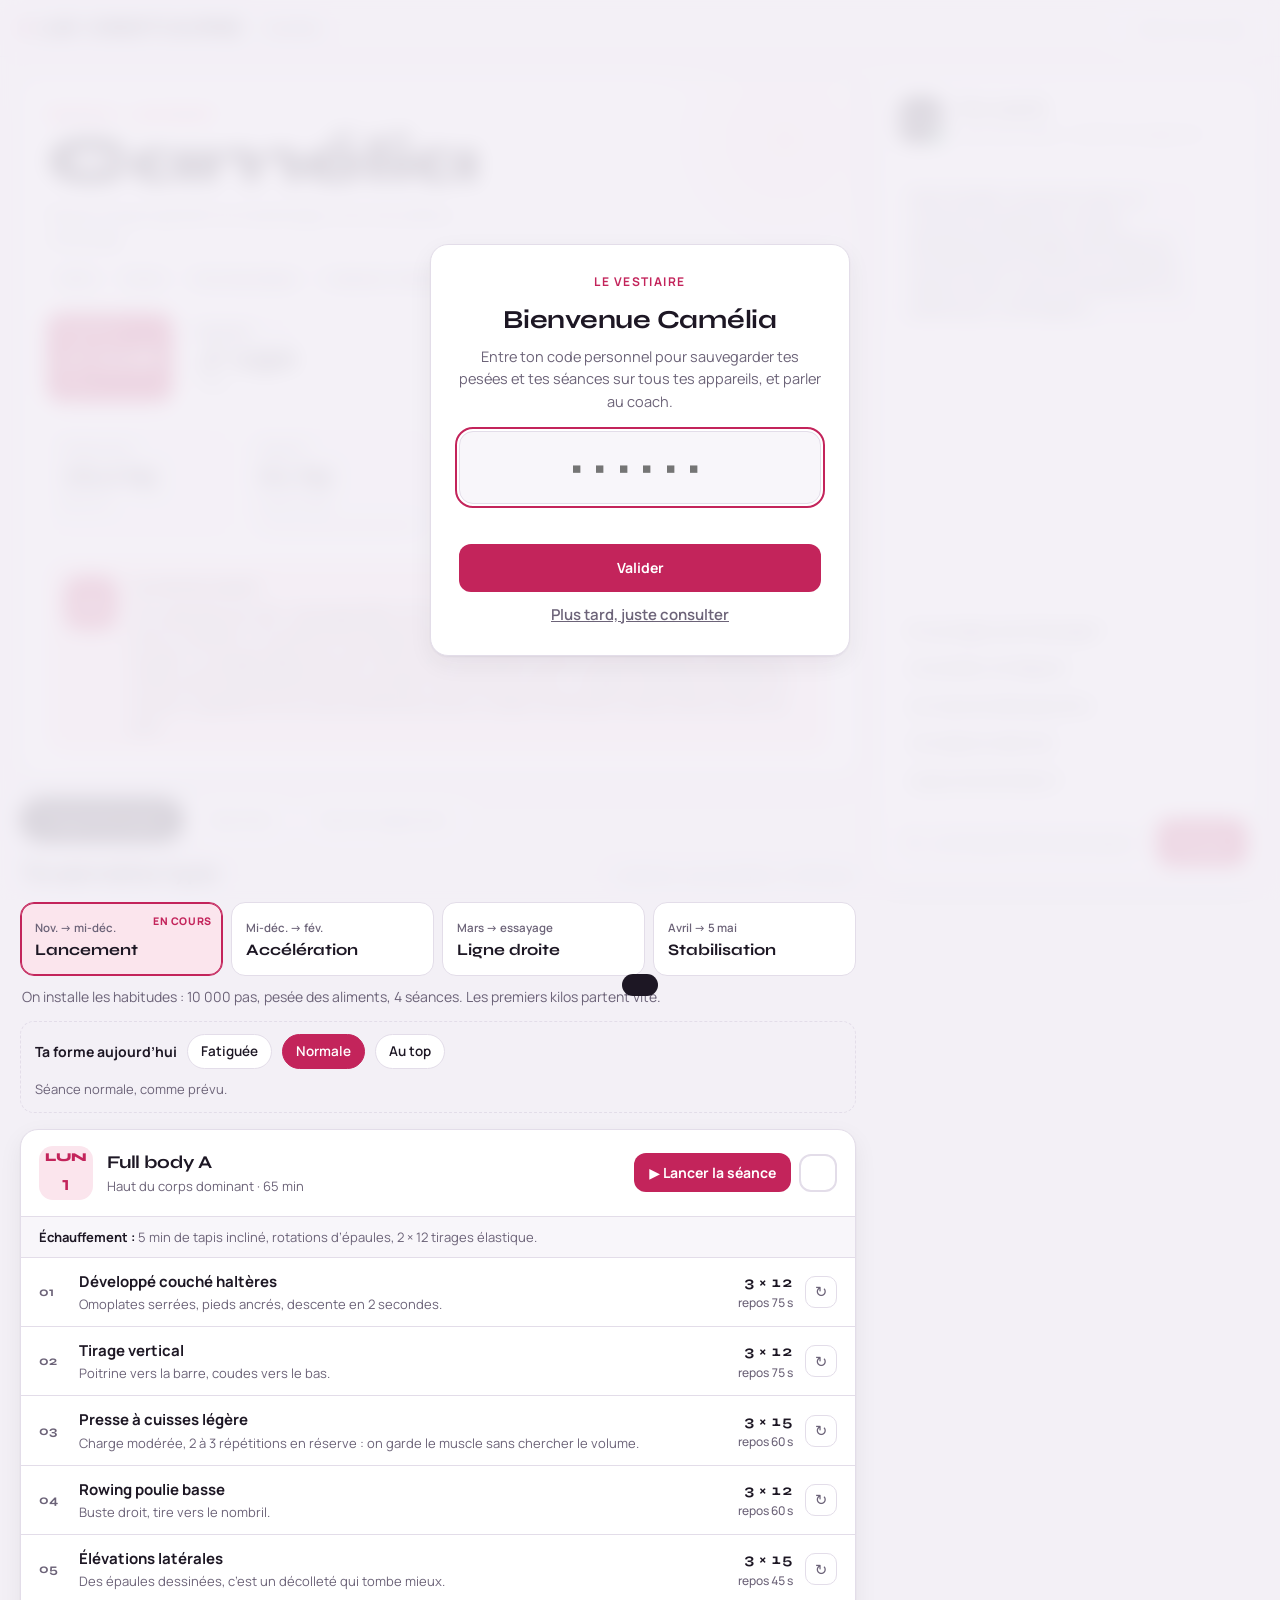
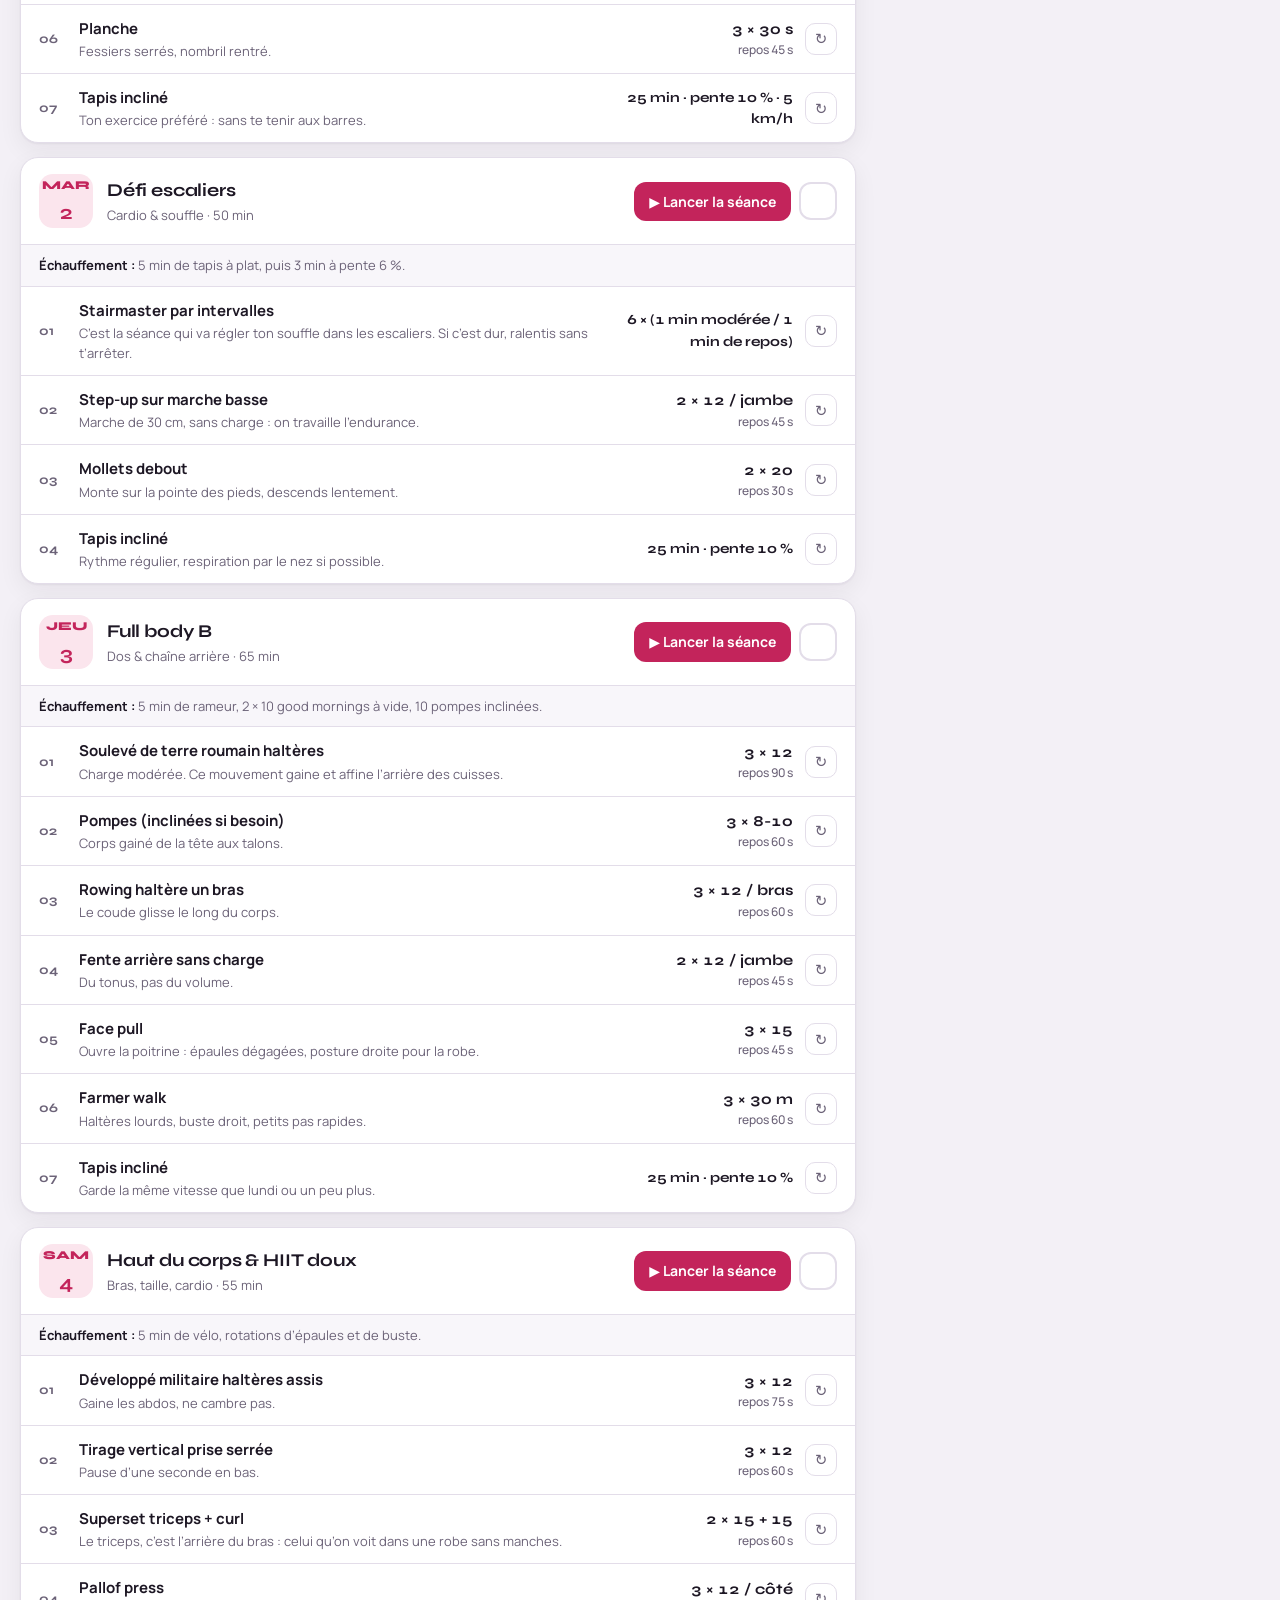
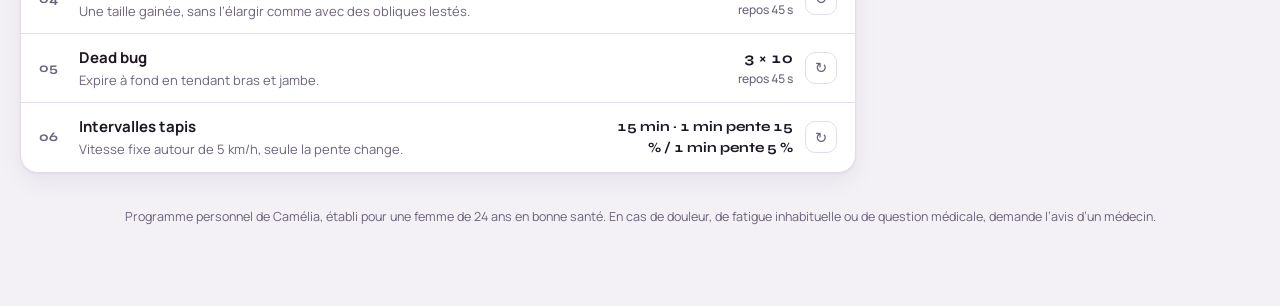
==== camelia/index.html @ 0ee28fe7 "Le Vestiaire : pages d'Aya et de Camélia, base Supabase et fonction coach Co-Authored-By: Claude Opu" ====
<!DOCTYPE html>
<html lang="fr">
<head>
<meta charset="utf-8">
<meta name="viewport" content="width=device-width, initial-scale=1">
<title>Le Vestiaire de Camélia</title>
<meta name="theme-color" content="#c3245b">
<meta name="apple-mobile-web-app-capable" content="yes">
<meta name="apple-mobile-web-app-title" content="Vestiaire">
<link rel="icon" href="data:image/svg+xml,%3Csvg%20xmlns%3D'http%3A%2F%2Fwww.w3.org%2F2000%2Fsvg'%20viewBox%3D'0%200%2064%2064'%3E%3Crect%20width%3D'64'%20height%3D'64'%20rx%3D'16'%20fill%3D'%23c3245b'%2F%3E%3Ctext%20x%3D'32'%20y%3D'44'%20font-family%3D'Arial'%20font-weight%3D'900'%20font-size%3D'34'%20text-anchor%3D'middle'%20fill%3D'white'%3EC%3C%2Ftext%3E%3C%2Fsvg%3E">
<link rel="preconnect" href="https://fonts.googleapis.com">
<link rel="preconnect" href="https://fonts.gstatic.com" crossorigin>
<link href="https://fonts.googleapis.com/css2?family=Syne:wght@600;700;800&family=Manrope:wght@400;500;600;700&display=swap" rel="stylesheet">
<link rel="stylesheet" href="app.css">
</head>
<body data-who="camelia">

<header class="top">
  <div class="top-in">
    <div class="brand"><i aria-hidden="true"></i>Le Vestiaire</div>
    <span class="who-tag">· Camélia</span>
    <button class="pill" id="syncPill" data-state="local">○ Entrer mon code</button>
  </div>
</header>

<main class="wrap">
  <div>
    <section class="card hero" id="hero"></section>

    <div class="tabs" role="tablist">
      <button role="tab" aria-selected="true" data-tab="prog" id="tab-prog">Programme sport</button>
      <button role="tab" aria-selected="false" data-tab="nut" id="tab-nut">Nutrition</button>
      <button role="tab" aria-selected="false" data-tab="suivi" id="tab-suivi">Suivi & trajectoire</button>
    </div>

    <section class="panel" id="p-prog" role="tabpanel"></section>
    <section class="panel" id="p-nut" role="tabpanel" hidden></section>
    <section class="panel" id="p-suivi" role="tabpanel" hidden></section>
  </div>

  <aside class="card coach" id="coach" aria-label="Coach">
    <div class="coach-h">
      <div class="ph">CO</div>
      <div><b>Ton coach</b><small id="coachSub">Pose tes questions, je connais ton programme</small></div>
      <button class="x" id="coachClose" aria-label="Fermer le coach">✕</button>
    </div>
    <div class="msgs" id="msgs" aria-live="polite"></div>
    <div class="sugg" id="sugg"></div>
    <form class="compose" id="compose">
      <input id="q" autocomplete="off" placeholder="Ex. : je n’ai que 30 minutes aujourd’hui" aria-label="Ta question au coach">
      <button type="submit">Envoyer</button>
    </form>
  </aside>

  <footer>Programme personnel de Camélia, établi pour une femme de 24 ans en bonne santé. En cas de douleur, de fatigue inhabituelle ou de question médicale, demande l’avis d’un médecin.</footer>
</main>

<button class="fab" id="fab">Parler au coach</button>

<div class="player" id="player" role="dialog" aria-modal="true" aria-label="Mode séance">
  <div class="card pl" id="pl"></div>
</div>
<div class="toast" id="toast"></div>
<div class="lock" id="lock" role="dialog" aria-modal="true" aria-labelledby="lockT">
  <form class="card" id="lockForm">
    <div class="eyebrow">Le Vestiaire</div>
    <h2 id="lockT">Bienvenue Camélia</h2>
    <p>Entre ton code personnel pour sauvegarder tes pesées et tes séances sur tous tes appareils, et parler au coach.</p>
    <label for="pinIn" class="sr" style="position:absolute;left:-9999px">Code personnel</label>
    <input id="pinIn" inputmode="numeric" autocomplete="one-time-code" maxlength="6" placeholder="••••••">
    <div class="err" id="pinErr" aria-live="polite"></div>
    <button class="btn" type="submit">Valider</button>
    <button class="later" type="button" id="lockLater">Plus tard, juste consulter</button>
  </form>
</div>

<script>const P = {
 "camelia": {
  "key": "camelia",
  "name": "Camélia",
  "age": 24,
  "h": 1.65,
  "w0": 76,
  "goal": 61,
  "level": "3 ans de pratique",
  "freq": 4,
  "tagline": "Perdre 15 kg en gardant ta morphologie, et arriver prête à l’essayage.",
  "chips": [
   "1,65 m",
   "24 ans",
   "3 ans de pratique",
   "4 séances / semaine",
   "Fan de tapis incliné",
   "Record : 68 kg"
  ],
  "kcal": 1550,
  "Pg": 125,
  "Gg": 150,
  "Lg": 50,
  "steps": "10 000 pas",
  "water": "2 L",
  "rate": 0.6,
  "rateAfter": 0.2,
  "milestones": [
   {
    "kg": 68,
    "label": "Ton ancien record"
   }
  ],
  "deadlines": [
   {
    "d": "2027-04-01",
    "label": "Essayage"
   },
   {
    "d": "2027-05-05",
    "label": "Mariage"
   }
  ],
  "note": {
   "t": "Le mot du coach",
   "p": "Ton calendrier est clair : essayage début avril, mariage le 5 mai. On vise environ 63 kg à l’essayage, puis on stabilise : si tu perds encore beaucoup après, la robe flottera et les retouches seront lourdes. Tu manges déjà autour de 1 500 kcal et tu as repris un peu : le problème vient rarement du chiffre, plutôt de la précision et du sommeil. Pour le bas du corps : charges modérées et répétitions hautes, tu gardes le tonus sans prendre de volume. Le tapis incliné que tu aimes reste au cœur du plan."
  },
  "phases": [
   {
    "n": "Lancement",
    "w": "Nov. → mi-déc.",
    "from": 1,
    "txt": "On installe les habitudes : 10 000 pas, pesée des aliments, 4 séances. Les premiers kilos partent vite."
   },
   {
    "n": "Accélération",
    "w": "Mi-déc. → fév.",
    "from": 7,
    "txt": "Plus de cardio incliné, plus d’intervalles. On passe sous 68 kg pendant cette phase."
   },
   {
    "n": "Ligne droite",
    "w": "Mars → essayage",
    "from": 16,
    "txt": "On tient le cap, zéro régime extrême. Tu arrives à l’essayage avec ton vrai corps, en forme."
   },
   {
    "n": "Stabilisation",
    "w": "Avril → 5 mai",
    "from": 22,
    "txt": "Calories remontées de 100 à 150 kcal. On garde le poids stable pour que la robe tombe parfaitement."
   }
  ],
  "sessions": [
   {
    "day": "Lun",
    "title": "Full body A",
    "focus": "Haut du corps dominant",
    "dur": "65 min",
    "warm": "5 min de tapis incliné, rotations d’épaules, 2 × 12 tirages élastique.",
    "ex": [
     {
      "n": "Développé couché haltères",
      "p": [
       [
        3,
        "12"
       ],
       [
        4,
        "10"
       ],
       [
        4,
        "10"
       ]
      ],
      "r": 75,
      "c": "Omoplates serrées, pieds ancrés, descente en 2 secondes."
     },
     {
      "n": "Tirage vertical",
      "p": [
       [
        3,
        "12"
       ],
       [
        4,
        "10"
       ],
       [
        4,
        "10"
       ]
      ],
      "r": 75,
      "c": "Poitrine vers la barre, coudes vers le bas."
     },
     {
      "n": "Presse à cuisses légère",
      "p": [
       [
        3,
        "15"
       ],
       [
        3,
        "15"
       ],
       [
        3,
        "15"
       ]
      ],
      "r": 60,
      "c": "Charge modérée, 2 à 3 répétitions en réserve : on garde le muscle sans chercher le volume."
     },
     {
      "n": "Rowing poulie basse",
      "p": [
       [
        3,
        "12"
       ],
       [
        3,
        "12"
       ],
       [
        4,
        "12"
       ]
      ],
      "r": 60,
      "c": "Buste droit, tire vers le nombril."
     },
     {
      "n": "Élévations latérales",
      "p": [
       [
        3,
        "15"
       ],
       [
        3,
        "15"
       ],
       [
        3,
        "15"
       ]
      ],
      "r": 45,
      "c": "Des épaules dessinées, c’est un décolleté qui tombe mieux."
     },
     {
      "n": "Planche",
      "p": [
       [
        3,
        "30 s"
       ],
       [
        3,
        "45 s"
       ],
       [
        3,
        "60 s"
       ]
      ],
      "r": 45,
      "c": "Fessiers serrés, nombril rentré."
     },
     {
      "n": "Tapis incliné",
      "cardio": [
       "25 min · pente 10 % · 5 km/h",
       "30 min · pente 12 % · 5 km/h",
       "35 min · pente 12 % · 5,2 km/h"
      ],
      "c": "Ton exercice préféré : sans te tenir aux barres."
     }
    ]
   },
   {
    "day": "Mar",
    "title": "Défi escaliers",
    "focus": "Cardio & souffle",
    "dur": "50 min",
    "warm": "5 min de tapis à plat, puis 3 min à pente 6 %.",
    "ex": [
     {
      "n": "Stairmaster par intervalles",
      "cardio": [
       "6 × (1 min modérée / 1 min de repos)",
       "8 × (1 min 30 / 1 min de repos)",
       "12 min en continu, niveau modéré"
      ],
      "c": "C’est la séance qui va régler ton souffle dans les escaliers. Si c’est dur, ralentis sans t’arrêter."
     },
     {
      "n": "Step-up sur marche basse",
      "p": [
       [
        2,
        "12 / jambe"
       ],
       [
        3,
        "12 / jambe"
       ],
       [
        3,
        "15 / jambe"
       ]
      ],
      "r": 45,
      "c": "Marche de 30 cm, sans charge : on travaille l’endurance."
     },
     {
      "n": "Mollets debout",
      "p": [
       [
        2,
        "20"
       ],
       [
        3,
        "20"
       ],
       [
        3,
        "20"
       ]
      ],
      "r": 30,
      "c": "Monte sur la pointe des pieds, descends lentement."
     },
     {
      "n": "Tapis incliné",
      "cardio": [
       "25 min · pente 10 %",
       "30 min · pente 12 %",
       "30 min · pente 12 %"
      ],
      "c": "Rythme régulier, respiration par le nez si possible."
     }
    ]
   },
   {
    "day": "Jeu",
    "title": "Full body B",
    "focus": "Dos & chaîne arrière",
    "dur": "65 min",
    "warm": "5 min de rameur, 2 × 10 good mornings à vide, 10 pompes inclinées.",
    "ex": [
     {
      "n": "Soulevé de terre roumain haltères",
      "p": [
       [
        3,
        "12"
       ],
       [
        3,
        "12"
       ],
       [
        4,
        "10"
       ]
      ],
      "r": 90,
      "c": "Charge modérée. Ce mouvement gaine et affine l’arrière des cuisses."
     },
     {
      "n": "Pompes (inclinées si besoin)",
      "p": [
       [
        3,
        "8-10"
       ],
       [
        3,
        "10-12"
       ],
       [
        4,
        "10-12"
       ]
      ],
      "r": 60,
      "c": "Corps gainé de la tête aux talons."
     },
     {
      "n": "Rowing haltère un bras",
      "p": [
       [
        3,
        "12 / bras"
       ],
       [
        3,
        "12 / bras"
       ],
       [
        4,
        "10 / bras"
       ]
      ],
      "r": 60,
      "c": "Le coude glisse le long du corps."
     },
     {
      "n": "Fente arrière sans charge",
      "p": [
       [
        2,
        "12 / jambe"
       ],
       [
        3,
        "12 / jambe"
       ],
       [
        3,
        "12 / jambe"
       ]
      ],
      "r": 45,
      "c": "Du tonus, pas du volume."
     },
     {
      "n": "Face pull",
      "p": [
       [
        3,
        "15"
       ],
       [
        3,
        "15"
       ],
       [
        3,
        "15"
       ]
      ],
      "r": 45,
      "c": "Ouvre la poitrine : épaules dégagées, posture droite pour la robe."
     },
     {
      "n": "Farmer walk",
      "p": [
       [
        3,
        "30 m"
       ],
       [
        3,
        "40 m"
       ],
       [
        4,
        "40 m"
       ]
      ],
      "r": 60,
      "c": "Haltères lourds, buste droit, petits pas rapides."
     },
     {
      "n": "Tapis incliné",
      "cardio": [
       "25 min · pente 10 %",
       "30 min · pente 12 %",
       "30 min · pente 12 %"
      ],
      "c": "Garde la même vitesse que lundi ou un peu plus."
     }
    ]
   },
   {
    "day": "Sam",
    "title": "Haut du corps & HIIT doux",
    "focus": "Bras, taille, cardio",
    "dur": "55 min",
    "warm": "5 min de vélo, rotations d’épaules et de buste.",
    "ex": [
     {
      "n": "Développé militaire haltères assis",
      "p": [
       [
        3,
        "12"
       ],
       [
        3,
        "10"
       ],
       [
        4,
        "10"
       ]
      ],
      "r": 75,
      "c": "Gaine les abdos, ne cambre pas."
     },
     {
      "n": "Tirage vertical prise serrée",
      "p": [
       [
        3,
        "12"
       ],
       [
        3,
        "12"
       ],
       [
        3,
        "10"
       ]
      ],
      "r": 60,
      "c": "Pause d’une seconde en bas."
     },
     {
      "n": "Superset triceps + curl",
      "p": [
       [
        2,
        "15 + 15"
       ],
       [
        3,
        "12 + 12"
       ],
       [
        3,
        "12 + 12"
       ]
      ],
      "r": 60,
      "c": "Le triceps, c’est l’arrière du bras : celui qu’on voit dans une robe sans manches."
     },
     {
      "n": "Pallof press",
      "p": [
       [
        3,
        "12 / côté"
       ],
       [
        3,
        "12 / côté"
       ],
       [
        3,
        "15 / côté"
       ]
      ],
      "r": 45,
      "c": "Une taille gainée, sans l’élargir comme avec des obliques lestés."
     },
     {
      "n": "Dead bug",
      "p": [
       [
        3,
        "10"
       ],
       [
        3,
        "12"
       ],
       [
        3,
        "14"
       ]
      ],
      "r": 45,
      "c": "Expire à fond en tendant bras et jambe."
     },
     {
      "n": "Intervalles tapis",
      "cardio": [
       "15 min · 1 min pente 15 % / 1 min pente 5 %",
       "20 min · même format",
       "20 min · même format"
      ],
      "c": "Vitesse fixe autour de 5 km/h, seule la pente change."
     }
    ]
   }
  ],
  "meals": [
   {
    "k": "Petit-déjeuner",
    "h": "7h-9h",
    "opts": [
     {
      "n": "Skyr fruits rouges",
      "l": [
       "200 g de skyr nature",
       "30 g de flocons d’avoine",
       "100 g de fruits rouges",
       "10 g de beurre de cacahuète"
      ],
      "kcal": 350,
      "p": 28
     },
     {
      "n": "Œufs & tartine",
      "l": [
       "2 œufs + 2 blancs",
       "40 g de pain complet",
       "1 fruit"
      ],
      "kcal": 335,
      "p": 23
     },
     {
      "n": "Version pressée",
      "l": [
       "Shaker 30 g de whey",
       "1 banane",
       "15 g d’amandes"
      ],
      "kcal": 305,
      "p": 28
     }
    ]
   },
   {
    "k": "Déjeuner",
    "h": "12h-13h30",
    "opts": [
     {
      "n": "Poulet, riz & légumes",
      "l": [
       "150 g de poulet",
       "120 g de riz cuit",
       "Légumes à volonté",
       "1 cc d’huile d’olive"
      ],
      "kcal": 415,
      "p": 52
     },
     {
      "n": "Poke bowl saumon",
      "l": [
       "120 g de saumon",
       "100 g de riz cuit",
       "50 g d’edamame",
       "Crudités, sauce soja"
      ],
      "kcal": 460,
      "p": 34
     },
     {
      "n": "Salade lentilles & dinde",
      "l": [
       "120 g de dinde",
       "100 g de lentilles cuites",
       "30 g de feta, crudités",
       "1 cc d’huile"
      ],
      "kcal": 405,
      "p": 44
     }
    ]
   },
   {
    "k": "Collation",
    "h": "16h ou après séance",
    "opts": [
     {
      "n": "Fromage blanc & fruit",
      "l": [
       "150 g de fromage blanc 0 %",
       "1 fruit"
      ],
      "kcal": 135,
      "p": 12
     },
     {
      "n": "Shaker après séance",
      "l": [
       "25 g de whey",
       "1 fruit"
      ],
      "kcal": 155,
      "p": 20
     },
     {
      "n": "Dinde & pomme",
      "l": [
       "2 tranches de blanc de dinde",
       "1 pomme"
      ],
      "kcal": 120,
      "p": 12
     }
    ]
   },
   {
    "k": "Dîner",
    "h": "19h-21h",
    "opts": [
     {
      "n": "Cabillaud & patate douce",
      "l": [
       "150 g de cabillaud",
       "150 g de patate douce",
       "Haricots verts à volonté",
       "1 yaourt grec 0 %"
      ],
      "kcal": 390,
      "p": 41
     },
     {
      "n": "Pâtes ratatouille & steak",
      "l": [
       "125 g de steak haché 5 %",
       "50 g de pâtes complètes (cru)",
       "Ratatouille maison",
       "10 g de parmesan"
      ],
      "kcal": 440,
      "p": 38
     },
     {
      "n": "Papillote saumon",
      "l": [
       "110 g de saumon",
       "150 g de brocoli",
       "100 g de quinoa cuit",
       "Citron, herbes"
      ],
      "kcal": 400,
      "p": 30
     }
    ]
   }
  ],
  "rules": [
   [
    "Pèse tes aliments pendant 4 semaines",
    "Huile, sauces, grignotages : c’est souvent la différence entre 1 500 kcal sur le papier et 1 900 en vrai."
   ],
   [
    "125 g de protéines par jour",
    "Tu gardes ton muscle, ta forme, et tu as beaucoup moins faim."
   ],
   [
    "7 h 30 de sommeil minimum",
    "Moins de 7 h, c’est plus de faim et plus d’envies de sucre le lendemain. C’est une règle du programme, pas un bonus."
   ],
   [
    "10 000 pas tous les jours",
    "Une marche de 25 min après le déjeuner ou le dîner suffit à compléter."
   ],
   [
    "Pas de régime extrême avant l’essayage",
    "Ni jeûne, ni restriction d’eau la veille. La robe doit être ajustée à ton vrai corps, pas à un corps déshydraté."
   ],
   [
    "Les fêtes, on les vit",
    "24, 25 et 31 décembre libres. Les autres jours de la semaine restent normaux."
   ]
  ],
  "shop": {
   "Protéines": [
    "Poulet, dinde",
    "Cabillaud, saumon",
    "Steak haché 5 %",
    "Œufs (x 12)",
    "Skyr, fromage blanc, yaourt grec"
   ],
   "Féculents": [
    "Riz",
    "Flocons d’avoine",
    "Patates douces",
    "Lentilles, quinoa",
    "Pâtes et pain complets"
   ],
   "Fruits & légumes": [
    "Haricots verts, brocolis",
    "Ratatouille (surgelée ok)",
    "Crudités",
    "Fruits rouges surgelés",
    "Pommes, bananes"
   ],
   "Placard": [
    "Huile d’olive",
    "Beurre de cacahuète",
    "Amandes",
    "Sauce soja",
    "Whey (facultatif)"
   ]
  },
  "faq": {
   "Et si je stagne avant l’essayage ?": "Regarde la moyenne sur 2 semaines. Si elle ne bouge pas : vérifie d’abord sommeil et pesée des aliments. Ensuite seulement, on ajoute 2 000 pas par jour ou 10 min de tapis incliné. On ne descend pas sous 1 400 kcal.",
   "Les escaliers me fatiguent": "C’est exactement le rôle de la séance du mardi. En 3 à 4 semaines, tu vas sentir la différence. En plus, prends les escaliers dès que tu peux, à ton rythme, même en t’arrêtant à chaque étage au début.",
   "Je n’ai pas de salle aujourd’hui": "Marche rapide de 45 min avec côtes ou escaliers, puis 3 tours de 12 pompes inclinées, 15 ponts fessiers, 12 rowings avec un sac à dos chargé, 40 s de planche.",
   "J’ai craqué ce week-end": "Un week-end ne défait pas un mois. Pas de jeûne le lundi : tu reprends simplement ton plan au prochain repas. La balance montera 1 ou 2 jours à cause de l’eau et du sel, puis redescend.",
   "Je peux boire de l’alcool ?": "Les calories de l’alcool comptent sans nourrir. Un verre le week-end, ça passe. Au-delà, ça ralentit la perte et le sommeil. Avant l’essayage, réduis au maximum."
  },
  "profil": "Profil : 3 ans de pratique, aime le cardio sur tapis incliné, a un peu de mal dans les escaliers (souffle). Marche ~5 000 pas/jour, dort moins de 8 h en ce moment, essaie de manger 1 500 kcal mais a repris du poids (ancien 90 kg, descendue à 68 kg). Aime sa morphologie, ne veut pas développer le bas du corps. Essayage de robe de mariée début avril 2027, mariage le 5 mai 2027 : retouches légères possibles, pas de grosses. Priorité : revenir au moins à 68 kg."
 }
};</script>
<script src="app.js"></script>

</body>
</html>
---- camelia/app.css ----
/* Layout : barre duo en haut · fiche athlète · onglets Programme / Nutrition / Suivi · coach en colonne droite (tiroir sur mobile) */
:root{
  --bg:#f3f0f6; --surface:#ffffff; --surface-2:#f8f6fa; --ink:#1d1724; --muted:#6c6378; --line:#e3dde9;
  --aya:#0f8a67; --aya-soft:#e2f4ee; --cam:#c3245b; --cam-soft:#fbe5ed;
  --good:#1f8a4c; --warn:#b7791f;
  --acc:var(--aya); --acc-soft:var(--aya-soft);
  --f-display:"Syne", "Arial Black", system-ui, sans-serif;
  --f-body:"Manrope", system-ui, -apple-system, "Segoe UI", sans-serif;
  --r:18px; --shadow:0 1px 2px rgba(29,23,36,.05), 0 8px 24px rgba(29,23,36,.06);
  color-scheme:light;
}
@media (prefers-color-scheme: dark){
  :root:not([data-theme="light"]){
    --bg:#131017; --surface:#1d1923; --surface-2:#241f2b; --ink:#f2edf6; --muted:#a69db1; --line:#2f2938;
    --aya:#3fcf9f; --aya-soft:#173a30; --cam:#ff6696; --cam-soft:#43182a; --good:#4ccf84; --warn:#e3a94a;
    --shadow:0 1px 2px rgba(0,0,0,.3), 0 10px 30px rgba(0,0,0,.25);
    color-scheme:dark;
  }
}
:root[data-theme="dark"]{
  --bg:#131017; --surface:#1d1923; --surface-2:#241f2b; --ink:#f2edf6; --muted:#a69db1; --line:#2f2938;
  --aya:#3fcf9f; --aya-soft:#173a30; --cam:#ff6696; --cam-soft:#43182a; --good:#4ccf84; --warn:#e3a94a;
  --shadow:0 1px 2px rgba(0,0,0,.3), 0 10px 30px rgba(0,0,0,.25);
  color-scheme:dark;
}
body[data-who="camelia"]{ --acc:var(--cam); --acc-soft:var(--cam-soft); }
body[data-who="aya"]{ --acc:var(--aya); --acc-soft:var(--aya-soft); }

*{box-sizing:border-box}
html,body{margin:0}
body{background:var(--bg); color:var(--ink); font-family:var(--f-body); font-size:15px; line-height:1.55; -webkit-font-smoothing:antialiased; transition:background .3s}
h1,h2,h3,h4{font-family:var(--f-display); margin:0; text-wrap:balance; letter-spacing:-.01em}
button,input,select{font:inherit; color:inherit}
button{cursor:pointer}
:focus-visible{outline:2px solid var(--acc); outline-offset:2px; border-radius:8px}
.num{font-variant-numeric:tabular-nums}

/* ---------- top bar ---------- */
.top{position:sticky; top:0; z-index:30; background:color-mix(in srgb, var(--bg) 86%, transparent); backdrop-filter:blur(12px); border-bottom:1px solid var(--line)}
.top-in{max-width:1320px; margin:0 auto; padding:10px 20px; display:flex; align-items:center; gap:16px; flex-wrap:wrap}
.brand{font-family:var(--f-display); font-weight:800; font-size:17px; letter-spacing:.06em; text-transform:uppercase; display:flex; align-items:center; gap:10px}
.brand i{display:inline-block; width:10px; height:10px; border-radius:50%; background:var(--acc)}
.switch{display:flex; background:var(--surface); border:1px solid var(--line); border-radius:999px; padding:4px; gap:4px}
.switch button{border:0; background:transparent; padding:7px 16px 7px 8px; border-radius:999px; font-weight:700; display:flex; align-items:center; gap:8px; color:var(--muted)}
.switch button .av{width:26px; height:26px; border-radius:50%; display:grid; place-items:center; font-family:var(--f-display); font-size:13px; color:#fff}
.switch button[data-p="aya"] .av{background:var(--aya)} .switch button[data-p="camelia"] .av{background:var(--cam)}
.switch button[aria-pressed="true"]{background:var(--acc-soft); color:var(--ink)}
.duo{margin-left:auto; display:flex; gap:14px; align-items:center; font-size:12.5px; color:var(--muted)}
.duo .d{display:flex; align-items:center; gap:7px}
.duo .bar{width:70px; height:6px; border-radius:6px; background:var(--line); overflow:hidden}
.duo .bar b{display:block; height:100%; border-radius:6px}

/* ---------- page ---------- */
.wrap{max-width:1320px; margin:0 auto; padding:22px 20px 80px; display:grid; grid-template-columns:minmax(0,1fr) 380px; gap:24px; align-items:start}
@media (max-width:1100px){ .wrap{grid-template-columns:minmax(0,1fr)} }

.card{background:var(--surface); border:1px solid var(--line); border-radius:var(--r); box-shadow:var(--shadow)}

/* hero */
.hero{padding:26px 26px 22px; position:relative; overflow:hidden}
.hero::after{content:""; position:absolute; right:-80px; top:-90px; width:300px; height:300px; border-radius:50%; background:radial-gradient(circle, var(--acc-soft) 0%, transparent 70%); pointer-events:none}
.hero-top{display:flex; gap:20px; align-items:flex-end; justify-content:space-between; flex-wrap:wrap; position:relative; z-index:1}
.eyebrow{font-size:12px; font-weight:700; letter-spacing:.12em; text-transform:uppercase; color:var(--acc)}
.hero h1{font-size:clamp(40px,6vw,64px); line-height:.95; font-weight:800; margin-top:6px}
.hero .tag{color:var(--muted); max-width:52ch; margin:10px 0 0; font-size:15.5px}
.chips{display:flex; gap:6px; flex-wrap:wrap; margin-top:14px}
.chip{font-size:12.5px; font-weight:600; padding:4px 10px; border-radius:999px; background:var(--surface-2); border:1px solid var(--line); color:var(--muted)}
.countdown{display:flex; gap:10px; flex-wrap:wrap}
.cd{background:var(--acc); color:#fff; border-radius:14px; padding:10px 14px; min-width:112px}
.cd.alt{background:var(--surface-2); color:var(--ink); border:1px solid var(--line)}
.cd small{display:block; font-size:11px; letter-spacing:.08em; text-transform:uppercase; opacity:.85; font-weight:700}
.cd b{font-family:var(--f-display); font-size:30px; line-height:1.1}
.cd span{display:block; font-size:12px; opacity:.85}
.cd b{white-space:nowrap}

.tiles{display:grid; grid-template-columns:repeat(4,1fr); gap:10px; margin-top:22px; position:relative; z-index:1}
@media (max-width:720px){ .tiles{grid-template-columns:repeat(2,1fr)} }
.tile{background:var(--surface-2); border:1px solid var(--line); border-radius:14px; padding:12px 14px}
.tile small{color:var(--muted); font-size:12px; font-weight:600}
.tile b{display:block; font-family:var(--f-display); font-size:24px; line-height:1.2; margin-top:2px}
.tile span{font-size:12px; color:var(--muted)}
.prog{height:8px; background:var(--line); border-radius:8px; overflow:hidden; margin-top:8px}
.prog b{display:block; height:100%; background:var(--acc); border-radius:8px; transition:width .6s}

.note{margin-top:18px; display:grid; grid-template-columns:auto 1fr; gap:14px; padding:16px 18px; border-radius:14px; background:var(--acc-soft); position:relative; z-index:1}
.note .stamp{width:52px; height:52px; border-radius:14px; background:var(--acc); color:#fff; display:grid; place-items:center; text-align:center; line-height:1; font-family:var(--f-display); font-weight:800; font-size:11px}
.note h4{font-size:14px; margin-bottom:4px}
.note p{margin:0; font-size:14.5px; max-width:75ch}

/* tabs */
.tabs{display:flex; gap:6px; margin:22px 0 14px; flex-wrap:wrap}
.tabs button{border:1px solid var(--line); background:var(--surface); padding:9px 18px; border-radius:999px; font-weight:700; color:var(--muted)}
.tabs button[aria-selected="true"]{background:var(--ink); color:var(--bg); border-color:var(--ink)}
.panel[hidden]{display:none}

.sec-h{display:flex; align-items:baseline; justify-content:space-between; gap:12px; flex-wrap:wrap; margin:6px 2px 12px}
.sec-h h2{font-size:22px}
.sec-h p{margin:0; color:var(--muted); font-size:13.5px}

/* phases */
.phases{display:grid; grid-template-columns:repeat(auto-fit,minmax(170px,1fr)); gap:8px; margin-bottom:14px}
.phase{text-align:left; border:1px solid var(--line); background:var(--surface); border-radius:14px; padding:12px 14px; position:relative}
.phase small{font-size:11.5px; color:var(--muted); font-weight:600}
.phase b{display:block; font-family:var(--f-display); font-size:16px}
.phase .now{position:absolute; top:10px; right:10px; font-size:10.5px; font-weight:800; letter-spacing:.06em; text-transform:uppercase; color:var(--acc)}
.phase[aria-pressed="true"]{border-color:var(--acc); box-shadow:inset 0 0 0 1px var(--acc); background:var(--acc-soft)}
.phase-txt{margin:-4px 2px 14px; color:var(--muted); font-size:14px}

.energy{display:flex; align-items:center; gap:10px; flex-wrap:wrap; padding:12px 14px; border-radius:14px; border:1px dashed var(--line); margin-bottom:16px}
.energy > span{font-weight:700; font-size:14px}
.energy button{border:1px solid var(--line); background:var(--surface); border-radius:999px; padding:6px 13px; font-weight:600; font-size:13.5px}
.energy button[aria-pressed="true"]{background:var(--acc); color:#fff; border-color:var(--acc)}
.energy em{font-style:normal; color:var(--muted); font-size:13px; flex-basis:100%}

/* sessions */
.sessions{display:grid; gap:14px}
.sess{overflow:hidden}
.sess-h{display:grid; grid-template-columns:auto 1fr auto; gap:14px; align-items:center; padding:16px 18px; border-bottom:1px solid var(--line)}
.dayb{width:54px; height:54px; border-radius:14px; background:var(--acc-soft); color:var(--acc); display:grid; place-items:center; text-align:center; line-height:1.05; font-family:var(--f-display); font-weight:800; font-size:12px; text-transform:uppercase}
.dayb b{font-size:20px; display:block}
.sess-h h3{font-size:18px}
.sess-h p{margin:0; color:var(--muted); font-size:13px}
.sess-act{display:flex; gap:8px; align-items:center}
.btn{border:0; background:var(--acc); color:#fff; font-weight:700; padding:9px 15px; border-radius:12px; display:inline-flex; align-items:center; gap:8px; font-size:14px}
.btn.ghost{background:var(--surface-2); color:var(--ink); border:1px solid var(--line)}
.btn:disabled{opacity:.45; cursor:default}
.done-t{width:38px; height:38px; border-radius:12px; border:2px solid var(--line); background:var(--surface); display:grid; place-items:center; font-weight:800; color:transparent}
.done-t[aria-pressed="true"]{background:var(--good); border-color:var(--good); color:#fff}
@media (max-width:620px){ .sess-h{grid-template-columns:auto 1fr} .sess-act{grid-column:1/-1} }
.warm{padding:10px 18px; font-size:13px; color:var(--muted); background:var(--surface-2); border-bottom:1px solid var(--line)}
.warm b{color:var(--ink)}
.ex{display:grid; grid-template-columns:28px 1fr auto auto; gap:12px; align-items:center; padding:12px 18px; border-bottom:1px solid var(--line)}
.ex:last-child{border-bottom:0}
.ex .i{font-family:var(--f-display); font-weight:700; color:var(--muted); font-size:13px}
.ex .n{font-weight:700}
.ex .c{font-size:13px; color:var(--muted); margin-top:1px}
.ex .rx{font-family:var(--f-display); font-weight:700; text-align:right; white-space:nowrap}
.ex .rx small{display:block; font-family:var(--f-body); font-weight:500; color:var(--muted); font-size:12px}
.ex.cardio .rx{white-space:normal; max-width:190px; font-size:14px}
.alt{border:1px solid var(--line); background:var(--surface); width:32px; height:32px; border-radius:10px; color:var(--muted); font-size:15px}
.alt:hover{color:var(--acc); border-color:var(--acc)}
@media (max-width:620px){ .ex{grid-template-columns:22px 1fr auto} .ex .rx{grid-column:2; text-align:left} .ex .alt{grid-row:1; grid-column:3} }

/* nutrition */
.nut-top{display:grid; grid-template-columns:260px 1fr; gap:14px}
@media (max-width:760px){ .nut-top{grid-template-columns:1fr} }
.ring-card{padding:18px; display:grid; place-items:center; text-align:center}
.macros{padding:18px 20px; display:grid; gap:14px}
.mac-row{display:grid; grid-template-columns:110px 1fr 80px; gap:12px; align-items:center}
.mac-row .lab b{display:block; font-size:14px}
.mac-row .lab small{color:var(--muted); font-size:12px}
.mac-row .bar{height:10px; border-radius:10px; background:var(--line); overflow:hidden}
.mac-row .bar b{display:block; height:100%; border-radius:10px}
.mac-row .v{text-align:right; font-family:var(--f-display); font-weight:700}
.plate{display:flex; gap:14px; align-items:center; border-top:1px solid var(--line); padding-top:14px}
.plate p{margin:0; font-size:13.5px; color:var(--muted)}
.plate p b{color:var(--ink)}
.meals{display:grid; grid-template-columns:repeat(2,minmax(0,1fr)); gap:14px; margin-top:14px}
@media (max-width:760px){ .meals{grid-template-columns:1fr} }
.meal{padding:16px 18px; display:flex; flex-direction:column; gap:8px}
.meal-h{display:flex; justify-content:space-between; align-items:center; gap:10px}
.meal-h h4{font-size:15px}
.meal-h small{color:var(--muted); font-size:12px; font-weight:600}
.meal .dish{font-weight:700; font-size:15.5px}
.meal ul{margin:0; padding-left:18px; font-size:13.5px; color:var(--muted)}
.meal-f{display:flex; justify-content:space-between; align-items:center; margin-top:auto; padding-top:8px; border-top:1px dashed var(--line)}
.kp{display:flex; gap:8px; font-size:12.5px; font-weight:700}
.kp span{padding:3px 9px; border-radius:999px; background:var(--surface-2); border:1px solid var(--line)}
.dots{display:flex; gap:5px; align-items:center}
.dots i{width:7px; height:7px; border-radius:50%; background:var(--line)}
.dots i.on{background:var(--acc)}
.swap{border:1px solid var(--line); background:var(--surface); border-radius:10px; padding:5px 10px; font-size:12.5px; font-weight:700}
.daytotal{margin-top:14px; padding:14px 18px; display:flex; justify-content:space-between; align-items:center; gap:12px; flex-wrap:wrap}
.daytotal b{font-family:var(--f-display); font-size:20px}
.rules{margin-top:14px; padding:18px 20px}
.rules ol{margin:10px 0 0; padding:0; list-style:none; display:grid; gap:10px; counter-reset:r}
.rules li{display:grid; grid-template-columns:28px 1fr; gap:10px; font-size:14px; counter-increment:r}
.rules li::before{content:counter(r); width:24px; height:24px; border-radius:8px; background:var(--acc-soft); color:var(--acc); display:grid; place-items:center; font-family:var(--f-display); font-weight:800; font-size:12px}
.rules li b{display:block}
.rules li span{color:var(--muted)}
.shop{margin-top:14px; padding:18px 20px}
.shop-g{display:grid; grid-template-columns:repeat(auto-fit,minmax(170px,1fr)); gap:14px; margin-top:10px}
.shop-g h5{margin:0 0 4px; font-size:12px; letter-spacing:.08em; text-transform:uppercase; color:var(--acc)}
.shop-g ul{margin:0; padding-left:16px; font-size:13.5px}

/* suivi */
.track-top{display:grid; grid-template-columns:1fr 290px; gap:14px}
@media (max-width:860px){ .track-top{grid-template-columns:1fr} }
.chart-card{padding:18px 18px 10px}
.chart-card svg{width:100%; height:auto; display:block}
.legend{display:flex; gap:16px; flex-wrap:wrap; font-size:12.5px; color:var(--muted); margin-top:6px}
.legend i{display:inline-block; width:18px; height:3px; border-radius:2px; vertical-align:middle; margin-right:6px}
.log{padding:18px}
.log label{display:block; font-size:12.5px; font-weight:700; color:var(--muted); margin:10px 0 4px}
.log input{width:100%; border:1px solid var(--line); background:var(--surface-2); border-radius:12px; padding:10px 12px}
.log .btn{width:100%; justify-content:center; margin-top:12px}
.hist{margin-top:12px; max-height:170px; overflow:auto; font-size:13.5px}
.hist div{display:flex; justify-content:space-between; padding:6px 2px; border-bottom:1px solid var(--line)}
.hist button{border:0; background:none; color:var(--muted); font-size:12px}
.week{margin-top:14px; padding:18px}
.weekgrid{display:flex; gap:6px; flex-wrap:wrap; margin-top:10px}
.wk{width:30px; height:30px; border-radius:8px; background:var(--surface-2); border:1px solid var(--line); display:grid; place-items:center; font-size:11px; font-weight:700; color:var(--muted)}
.wk.l1{background:color-mix(in srgb, var(--acc) 25%, var(--surface-2))}
.wk.l2{background:color-mix(in srgb, var(--acc) 50%, var(--surface-2)); color:var(--ink)}
.wk.l3{background:color-mix(in srgb, var(--acc) 75%, var(--surface-2)); color:#fff}
.wk.l4{background:var(--acc); color:#fff}
.wk.cur{outline:2px solid var(--ink); outline-offset:1px}
.badges{display:grid; grid-template-columns:repeat(auto-fit,minmax(150px,1fr)); gap:10px; margin-top:14px}
.badge{padding:12px 14px; border-radius:14px; border:1px solid var(--line); background:var(--surface); display:flex; gap:10px; align-items:center; opacity:.55}
.badge.on{opacity:1; border-color:var(--acc); background:var(--acc-soft)}
.badge .m{width:34px; height:34px; border-radius:50%; background:var(--line); display:grid; place-items:center; font-family:var(--f-display); font-weight:800; font-size:12px; flex:none}
.badge.on .m{background:var(--acc); color:#fff}
.badge b{font-size:13.5px; display:block; line-height:1.25}
.badge small{font-size:11.5px; color:var(--muted)}
.sync{font-size:12px; color:var(--muted); margin-top:10px}

/* coach */
.coach{position:sticky; top:76px; display:flex; flex-direction:column; height:calc(100vh - 100px); max-height:860px; min-height:520px; overflow:hidden}
.coach-h{padding:16px 18px; border-bottom:1px solid var(--line); display:flex; gap:12px; align-items:center}
.coach-h .ph{width:44px; height:44px; border-radius:14px; background:var(--ink); color:var(--bg); display:grid; place-items:center; font-family:var(--f-display); font-weight:800; position:relative}
.coach-h .ph::after{content:""; position:absolute; right:-3px; bottom:-3px; width:12px; height:12px; border-radius:50%; background:var(--good); border:2px solid var(--surface)}
.coach-h b{font-family:var(--f-display); font-size:16px; display:block}
.coach-h small{color:var(--muted); font-size:12.5px}
.coach-h .x{margin-left:auto; border:0; background:var(--surface-2); width:34px; height:34px; border-radius:10px; display:none}
.msgs{flex:1; overflow:auto; padding:16px; display:flex; flex-direction:column; gap:10px}
.msg{max-width:88%; padding:10px 13px; border-radius:16px; font-size:14px; white-space:pre-wrap; word-wrap:break-word}
.msg.c{background:var(--surface-2); border:1px solid var(--line); border-bottom-left-radius:6px}
.msg.u{background:var(--acc); color:#fff; align-self:flex-end; border-bottom-right-radius:6px}
.msg.sys{align-self:center; font-size:12px; color:var(--muted); background:none; padding:2px}
.msg.c b{font-weight:700}
.sugg{display:flex; gap:6px; flex-wrap:wrap; padding:0 16px 10px}
.sugg button{border:1px solid var(--line); background:var(--surface); border-radius:999px; padding:5px 11px; font-size:12.5px; font-weight:600; text-align:left}
.sugg button:hover{border-color:var(--acc); color:var(--acc)}
.compose{display:flex; gap:8px; padding:12px; border-top:1px solid var(--line)}
.compose input{flex:1; border:1px solid var(--line); background:var(--surface-2); border-radius:12px; padding:11px 13px; min-width:0}
.compose button{border:0; background:var(--acc); color:#fff; border-radius:12px; padding:0 16px; font-weight:700}
.fab{display:none; position:fixed; right:16px; bottom:16px; z-index:40; border:0; background:var(--ink); color:var(--bg); padding:13px 18px; border-radius:999px; font-weight:800; box-shadow:0 10px 30px rgba(0,0,0,.25)}
@media (max-width:1100px){
  .coach{position:fixed; inset:auto 0 0 0; top:auto; height:82vh; max-height:none; z-index:50; border-radius:22px 22px 0 0; transform:translateY(105%); transition:transform .3s ease}
  .coach.open{transform:none}
  .coach-h .x{display:grid; place-items:center}
  .fab{display:block}
}

/* player */
.player{position:fixed; inset:0; z-index:80; background:color-mix(in srgb, var(--bg) 92%, transparent); backdrop-filter:blur(10px); display:none; align-items:center; justify-content:center; padding:16px}
.player.open{display:flex}
.pl{width:min(560px,100%); padding:24px; text-align:center; position:relative}
.pl .close{position:absolute; right:14px; top:14px; border:0; background:var(--surface-2); border-radius:10px; width:36px; height:36px}
.pl .step{font-size:12px; font-weight:800; letter-spacing:.1em; text-transform:uppercase; color:var(--acc)}
.pl h2{font-size:28px; margin:8px 0 4px}
.pl .rx{font-family:var(--f-display); font-size:20px; font-weight:700}
.pl .cue{color:var(--muted); font-size:14px; max-width:44ch; margin:10px auto 0}
.timer{width:190px; height:190px; margin:20px auto 10px; position:relative}
.timer svg{width:100%; height:100%; transform:rotate(-90deg)}
.timer .t{position:absolute; inset:0; display:grid; place-items:center; text-align:center; font-family:var(--f-display); font-size:44px; font-weight:800; line-height:1}
.timer .t small{display:block; font-family:var(--f-body); font-size:12px; color:var(--muted); font-weight:600; margin-top:6px}
.setdots{display:flex; justify-content:center; gap:8px; margin:6px 0 16px}
.setdots i{width:30px; height:8px; border-radius:6px; background:var(--line)}
.setdots i.on{background:var(--acc)}
.pl-act{display:flex; gap:10px; justify-content:center; flex-wrap:wrap}
.pl-act .btn{padding:12px 20px; font-size:15px}
.toast{position:fixed; left:50%; bottom:24px; transform:translateX(-50%) translateY(120px); background:var(--ink); color:var(--bg); padding:11px 18px; border-radius:12px; font-weight:700; font-size:14px; z-index:90; transition:transform .3s}
.toast.on{transform:translateX(-50%)}
@media (prefers-reduced-motion: reduce){ *{transition:none !important; animation:none !important} }
.typing{display:inline-flex; gap:4px}
.typing i{width:6px; height:6px; border-radius:50%; background:var(--muted); animation:b 1s infinite}
.typing i:nth-child(2){animation-delay:.15s} .typing i:nth-child(3){animation-delay:.3s}
@keyframes b{0%,100%{opacity:.3}50%{opacity:1}}
footer{grid-column:1/-1; color:var(--muted); font-size:12.5px; text-align:center; padding-top:10px}

.who-tag{font-weight:700; color:var(--muted); font-size:14px}
.pill{margin-left:auto; border:1px solid var(--line); background:var(--surface); border-radius:999px; padding:7px 14px; font-weight:700; font-size:13px; color:var(--muted)}
.pill[data-state="cloud"]{color:var(--good); border-color:color-mix(in srgb, var(--good) 40%, var(--line)); cursor:default}
.lock{position:fixed; inset:0; z-index:95; display:none; align-items:center; justify-content:center; padding:16px; background:color-mix(in srgb, var(--bg) 88%, transparent); backdrop-filter:blur(10px)}
.lock.open{display:flex}
.lock .card{width:min(420px,100%); padding:28px; text-align:center}
.lock h2{font-size:26px; margin:8px 0 6px}
.lock p{color:var(--muted); margin:0 0 18px; font-size:14.5px}
.lock input{width:100%; text-align:center; font-family:var(--f-display); font-size:30px; letter-spacing:.35em; padding:12px; border-radius:14px; border:1px solid var(--line); background:var(--surface-2)}
.lock .btn{width:100%; justify-content:center; margin-top:12px; padding:13px}
.lock .later{border:0; background:none; color:var(--muted); margin-top:10px; font-weight:600; text-decoration:underline}
.lock .err{min-height:20px; font-size:13px; color:var(--cam); margin-top:8px}
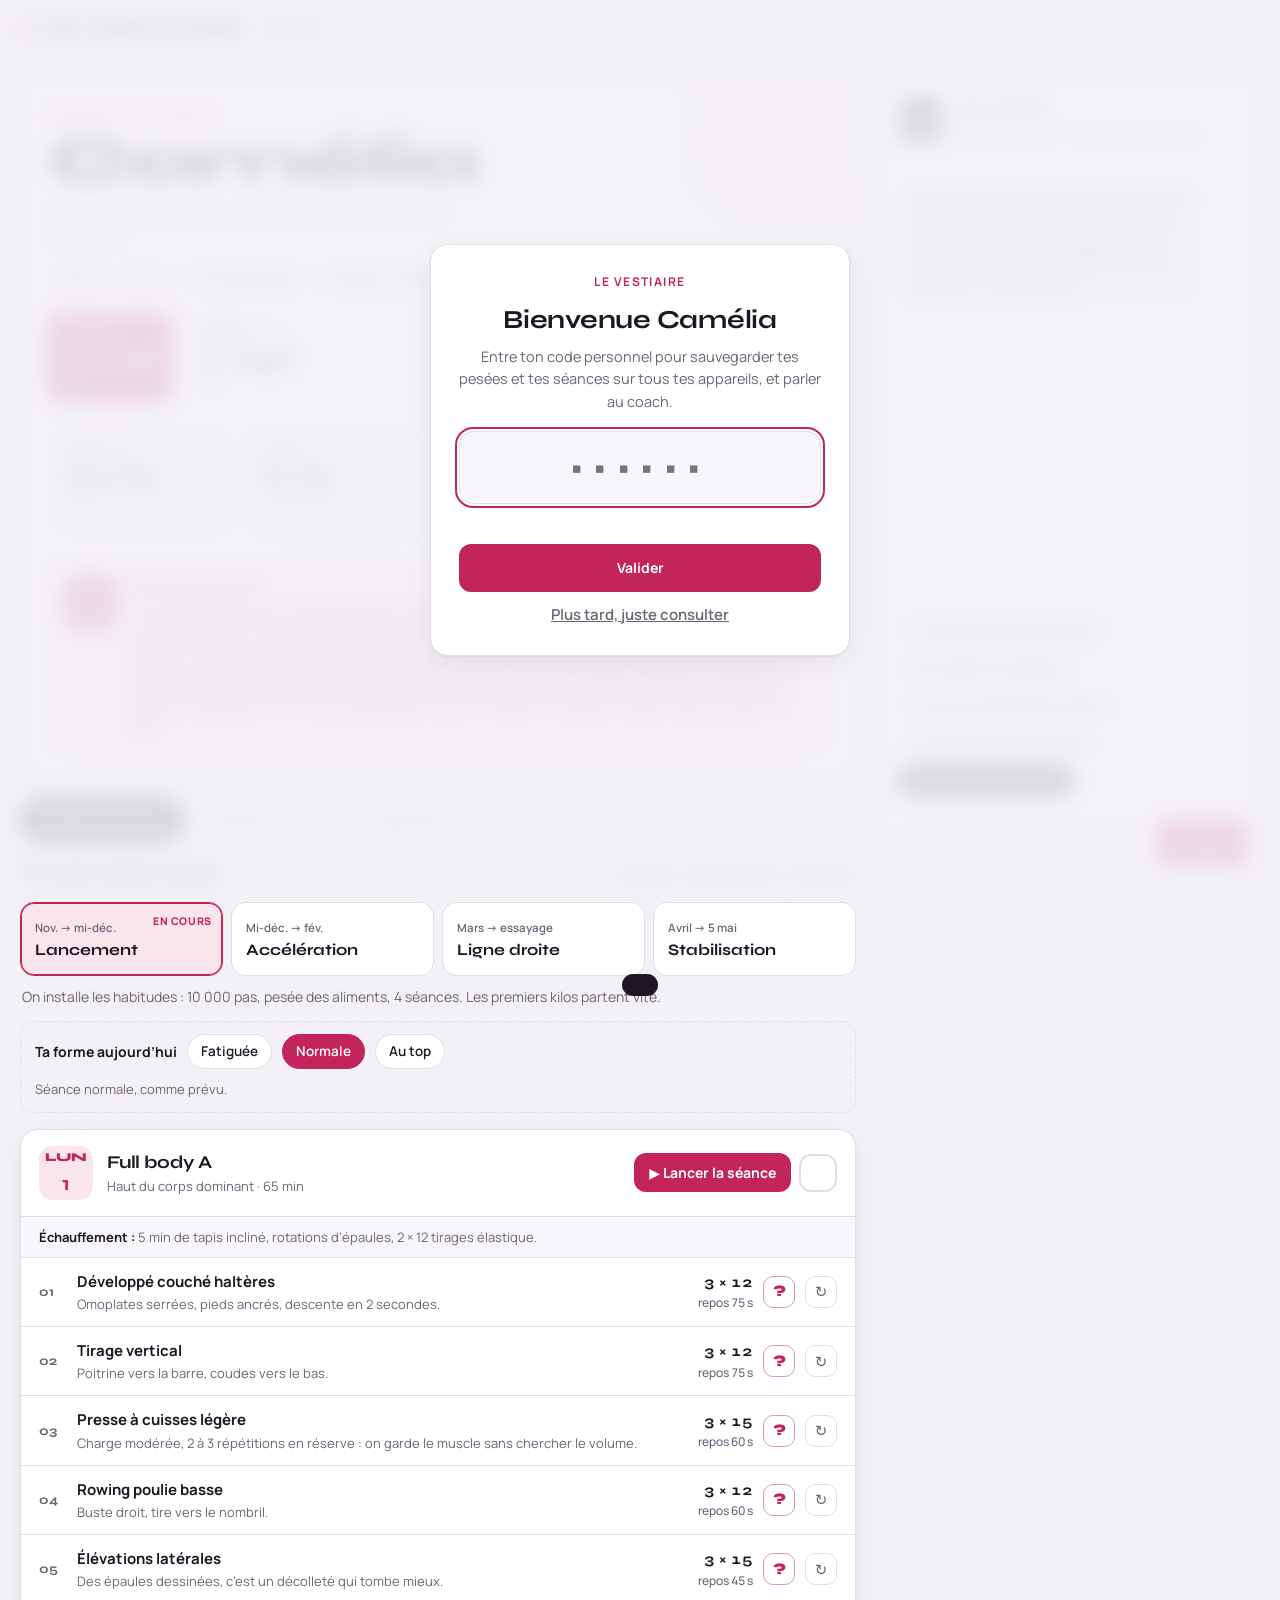
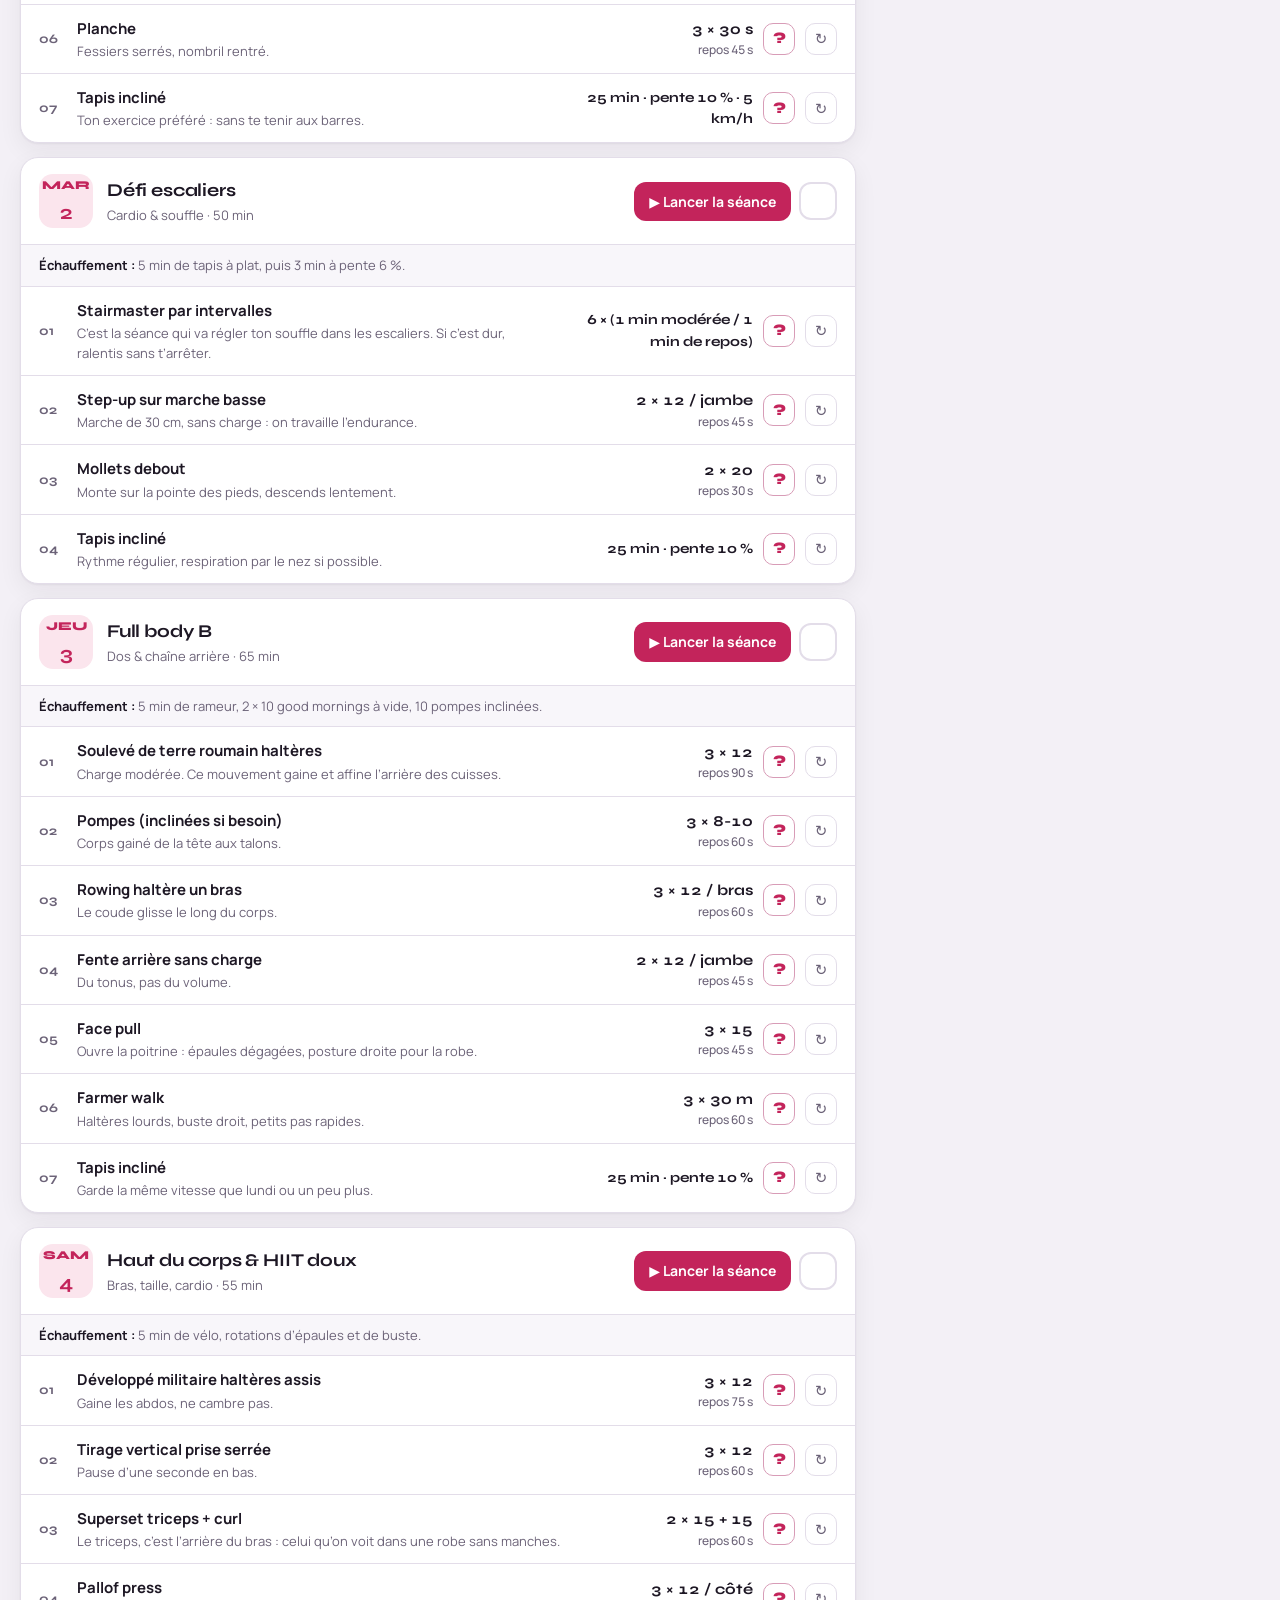
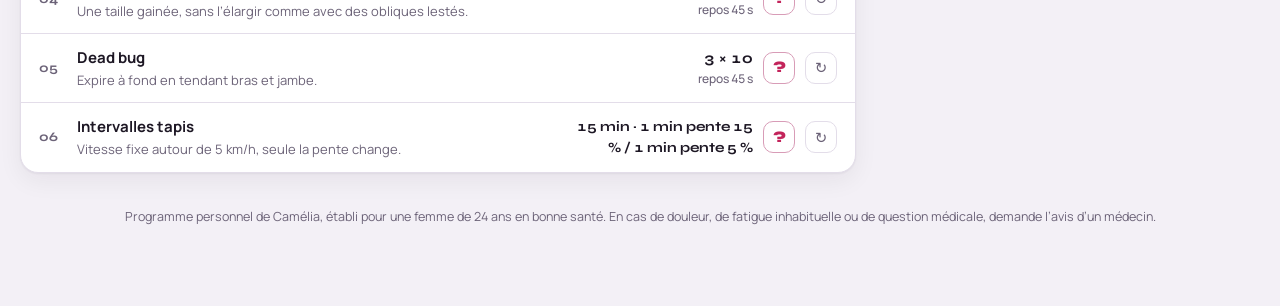
==== commit f83ffe31: "Fiches « Comment faire » pour chaque exercice et bibliothèque de réponses du coach Co-Authored-By: C" ====
--- a/camelia/index.html
+++ b/camelia/index.html
@@ -73,6 +73,15 @@
     <button class="later" type="button" id="lockLater">Plus tard, juste consulter</button>
   </form>
 </div>
+<div class="sheet" id="guide" role="dialog" aria-modal="true" aria-label="Comment faire l’exercice"><div class="card" id="guideIn"></div></div>
+<div class="sheet" id="lib" role="dialog" aria-modal="true" aria-label="Toutes les questions"><div class="card">
+  <button class="close" data-sheetclose="1" aria-label="Fermer">✕</button>
+  <div class="eyebrow">Ton coach</div><h2>Toutes les réponses</h2>
+  <label for="libQ" style="position:absolute;left:-9999px">Rechercher une question</label>
+  <input id="libQ" class="lib-search" placeholder="Rechercher : faim, genou, alcool, balance…" autocomplete="off">
+  <div class="lib-cats" id="libCats"></div>
+  <div class="lib-list" id="libList"></div>
+</div></div>
 
 <script>const P = {
  "camelia": {
@@ -797,13 +806,80 @@
     "Whey (facultatif)"
    ]
   },
-  "faq": {
-   "Et si je stagne avant l’essayage ?": "Regarde la moyenne sur 2 semaines. Si elle ne bouge pas : vérifie d’abord sommeil et pesée des aliments. Ensuite seulement, on ajoute 2 000 pas par jour ou 10 min de tapis incliné. On ne descend pas sous 1 400 kcal.",
-   "Les escaliers me fatiguent": "C’est exactement le rôle de la séance du mardi. En 3 à 4 semaines, tu vas sentir la différence. En plus, prends les escaliers dès que tu peux, à ton rythme, même en t’arrêtant à chaque étage au début.",
-   "Je n’ai pas de salle aujourd’hui": "Marche rapide de 45 min avec côtes ou escaliers, puis 3 tours de 12 pompes inclinées, 15 ponts fessiers, 12 rowings avec un sac à dos chargé, 40 s de planche.",
-   "J’ai craqué ce week-end": "Un week-end ne défait pas un mois. Pas de jeûne le lundi : tu reprends simplement ton plan au prochain repas. La balance montera 1 ou 2 jours à cause de l’eau et du sel, puis redescend.",
-   "Je peux boire de l’alcool ?": "Les calories de l’alcool comptent sans nourrir. Un verre le week-end, ça passe. Au-delà, ça ralentit la perte et le sommeil. Avant l’essayage, réduis au maximum."
-  },
+  "faq": [
+   {
+    "c": "Pour toi",
+    "q": "Et si je stagne avant l’essayage ?",
+    "k": "stagne essayage bloque avril plateau",
+    "a": "Regarde la moyenne sur 2 semaines. Si elle ne bouge pas : vérifie d’abord le sommeil et la pesée des aliments. Ensuite seulement, on ajoute 2 000 pas par jour ou 10 min de tapis incliné. On ne descend jamais sous 1 400 kcal."
+   },
+   {
+    "c": "Pour toi",
+    "q": "Les escaliers me fatiguent",
+    "k": "escaliers souffle essoufflee monter marches",
+    "a": "C’est exactement le rôle de la séance du mardi. En 3 à 4 semaines, tu sentiras la différence. Prends aussi les escaliers dès que tu peux, à ton rythme, même en t’arrêtant à chaque étage au début."
+   },
+   {
+    "c": "Pour toi",
+    "q": "Je vais avoir de grosses cuisses ?",
+    "k": "grosses cuisses volume jambes muscle bas corps",
+    "a": "Non. Tes séances jambes utilisent des charges modérées et des répétitions hautes : elles gardent le tonus sans développer de volume. Et en déficit calorique, on ne prend pas de masse musculaire importante. Tes jambes vont s’affiner."
+   },
+   {
+    "c": "Pour toi",
+    "q": "Je n’ai pas de salle aujourd’hui",
+    "k": "salle maison domicile pas salle fermee chez moi",
+    "a": "Marche rapide de 45 min avec côtes ou escaliers, puis 3 tours de 12 pompes inclinées, 15 ponts fessiers, 12 rowings avec un sac à dos chargé, 40 s de planche."
+   },
+   {
+    "c": "Pour toi",
+    "q": "Pourquoi j’ai repris en mangeant 1 500 kcal ?",
+    "k": "repris 1500 mange peu pourquoi reprise",
+    "a": "Souvent, les calories réelles sont plus hautes que prévu : huile, sauces, boissons, grignotages, week-ends. Le manque de sommeil augmente aussi la faim. Pèse tes aliments 4 semaines, vise 7 h 30 de sommeil et 10 000 pas : c’est là que se trouve la différence."
+   },
+   {
+    "c": "Pour toi",
+    "q": "Quand vais-je retrouver 68 kg ?",
+    "k": "68 kilos record quand retrouver ancien",
+    "a": "Au rythme prévu, vers fin janvier. Regarde la courbe de l’onglet Suivi : la ligne orange en pointillés marque les 68 kg."
+   },
+   {
+    "c": "Pour toi",
+    "q": "La dernière semaine avant l’essayage",
+    "k": "semaine avant essayage veille derniere jours",
+    "a": "On ne change rien : mêmes repas, mêmes séances, bon sommeil. Pas de régime sec, pas de restriction d’eau, pas de diurétiques. La veille, mange normalement et peu salé. La robe doit être ajustée à ton vrai corps, celui que tu auras au mariage."
+   },
+   {
+    "c": "Pour toi",
+    "q": "Après l’essayage, je fais quoi ?",
+    "k": "apres essayage avril stabiliser maintien",
+    "a": "Phase Stabilisation : on remonte de 100 à 150 kcal et on garde les séances. Objectif : un poids stable à 1 kg près jusqu’au 5 mai, pour que les retouches restent légères."
+   },
+   {
+    "c": "Pour toi",
+    "q": "La semaine du mariage",
+    "k": "semaine mariage jour j 5 mai",
+    "a": "Séances légères (mode « Fatiguée »), beaucoup d’eau, repas habituels et peu salés les 2 derniers jours, et du sommeil. Le jour J, un vrai petit-déjeuner avec protéines : tu vas tenir debout longtemps !"
+   },
+   {
+    "c": "Pour toi",
+    "q": "Je dors peu en ce moment, ça change quoi ?",
+    "k": "dors peu sommeil 8h fatigue moins dormir",
+    "a": "Beaucoup : moins de 7 h de sommeil augmente la faim et les envies de sucre, et ralentit la perte. Couche-toi 30 minutes plus tôt cette semaine, sans écran. C’est une règle du programme, pas un bonus."
+   },
+   {
+    "c": "Pour toi",
+    "q": "Je peux faire plus de tapis incliné ?",
+    "k": "plus tapis incline cardio ajouter",
+    "a": "Oui, jusqu’à 10 minutes de plus par séance, ou une marche inclinée de 30 minutes un jour de repos. Au-delà, garde plutôt l’énergie pour tes pas quotidiens."
+   },
+   {
+    "c": "Pour toi",
+    "q": "Mes bras dans une robe sans manches",
+    "k": "bras robe manches triceps affiner",
+    "a": "Le superset triceps + curl du samedi tonifie l’arrière du bras, et les élévations latérales dessinent les épaules. Avec la perte de gras, les bras s’affinent. Le face pull améliore aussi la posture : épaules ouvertes, port de tête droit."
+   }
+  ],
   "profil": "Profil : 3 ans de pratique, aime le cardio sur tapis incliné, a un peu de mal dans les escaliers (souffle). Marche ~5 000 pas/jour, dort moins de 8 h en ce moment, essaie de manger 1 500 kcal mais a repris du poids (ancien 90 kg, descendue à 68 kg). Aime sa morphologie, ne veut pas développer le bas du corps. Essayage de robe de mariée début avril 2027, mariage le 5 mai 2027 : retouches légères possibles, pas de grosses. Priorité : revenir au moins à 68 kg."
  }
 };</script>
--- a/camelia/app.css
+++ b/camelia/app.css
@@ -130,7 +130,7 @@
 @media (max-width:620px){ .sess-h{grid-template-columns:auto 1fr} .sess-act{grid-column:1/-1} }
 .warm{padding:10px 18px; font-size:13px; color:var(--muted); background:var(--surface-2); border-bottom:1px solid var(--line)}
 .warm b{color:var(--ink)}
-.ex{display:grid; grid-template-columns:28px 1fr auto auto; gap:12px; align-items:center; padding:12px 18px; border-bottom:1px solid var(--line)}
+.ex{display:grid; grid-template-columns:28px 1fr auto auto auto; gap:10px; align-items:center; padding:12px 18px; border-bottom:1px solid var(--line)}
 .ex:last-child{border-bottom:0}
 .ex .i{font-family:var(--f-display); font-weight:700; color:var(--muted); font-size:13px}
 .ex .n{font-weight:700}
@@ -140,7 +140,40 @@
 .ex.cardio .rx{white-space:normal; max-width:190px; font-size:14px}
 .alt{border:1px solid var(--line); background:var(--surface); width:32px; height:32px; border-radius:10px; color:var(--muted); font-size:15px}
 .alt:hover{color:var(--acc); border-color:var(--acc)}
-@media (max-width:620px){ .ex{grid-template-columns:22px 1fr auto} .ex .rx{grid-column:2; text-align:left} .ex .alt{grid-row:1; grid-column:3} }
+@media (max-width:620px){ .ex{grid-template-columns:22px 1fr auto auto} .ex .rx{grid-column:2 / -1; text-align:left} .ex .alt{grid-row:1} }
+.alt.how{font-family:var(--f-display); font-weight:800; color:var(--acc); border-color:color-mix(in srgb, var(--acc) 35%, var(--line))}
+.howlink{border:0; background:none; color:var(--acc); font-weight:700; text-decoration:underline; margin-top:8px; font-size:14px}
+/* fiche exercice + bibliothèque */
+.sheet{position:fixed; inset:0; z-index:85; display:none; align-items:center; justify-content:center; padding:16px; background:color-mix(in srgb, var(--bg) 80%, transparent); backdrop-filter:blur(8px)}
+.sheet.open{display:flex}
+.sheet .card{width:min(640px,100%); max-height:88vh; overflow:auto; padding:24px; position:relative}
+.sheet .close{position:absolute; right:14px; top:14px; border:0; background:var(--surface-2); border-radius:10px; width:36px; height:36px}
+.sheet h2{font-size:24px; margin:6px 40px 8px 0}
+.sheet h3{font-size:17px; margin:22px 0 6px; padding-top:14px; border-top:1px solid var(--line)}
+.sheet h3:first-of-type{border-top:0; padding-top:0}
+.g-sec{margin-top:12px}
+.g-sec b.lab{display:block; font-size:12px; letter-spacing:.08em; text-transform:uppercase; color:var(--acc); margin-bottom:4px}
+.g-sec p{margin:0; font-size:14.5px}
+.g-sec ol, .g-sec ul{margin:0; padding-left:20px; font-size:14.5px; display:grid; gap:4px}
+.g-two{display:grid; grid-template-columns:1fr 1fr; gap:10px; margin-top:12px}
+@media (max-width:520px){ .g-two{grid-template-columns:1fr} }
+.g-two div{background:var(--surface-2); border:1px solid var(--line); border-radius:12px; padding:10px 12px; font-size:14px}
+.g-two b{display:block; font-size:12px; color:var(--muted); margin-bottom:2px}
+.g-alt{background:var(--acc-soft) !important; border-color:var(--acc) !important}
+.g-act{display:flex; gap:8px; flex-wrap:wrap; margin-top:18px}
+.g-act a{text-decoration:none}
+.lib-search{width:100%; border:1px solid var(--line); background:var(--surface-2); border-radius:12px; padding:11px 13px; margin:6px 0 10px}
+.lib-cats{display:flex; gap:6px; flex-wrap:wrap; margin-bottom:12px}
+.lib-cats button{border:1px solid var(--line); background:var(--surface); border-radius:999px; padding:5px 12px; font-weight:600; font-size:13px}
+.lib-cats button[aria-pressed="true"]{background:var(--acc); color:#fff; border-color:var(--acc)}
+.lib-list{display:grid; gap:6px}
+.lib-list details{border:1px solid var(--line); border-radius:12px; background:var(--surface)}
+.lib-list summary{cursor:pointer; padding:11px 14px; font-weight:700; font-size:14.5px; list-style:none; display:flex; justify-content:space-between; gap:10px}
+.lib-list summary::after{content:"+"; color:var(--acc); font-weight:800}
+.lib-list details[open] summary::after{content:"−"}
+.lib-list details p{margin:0; padding:0 14px 12px; font-size:14px; color:var(--ink)}
+.lib-list .cat{font-size:11px; color:var(--muted); font-weight:700; text-transform:uppercase; letter-spacing:.06em; margin:10px 2px 0}
+.sugg .more{background:var(--ink); color:var(--bg); border-color:var(--ink)}
 
 /* nutrition */
 .nut-top{display:grid; grid-template-columns:260px 1fr; gap:14px}
